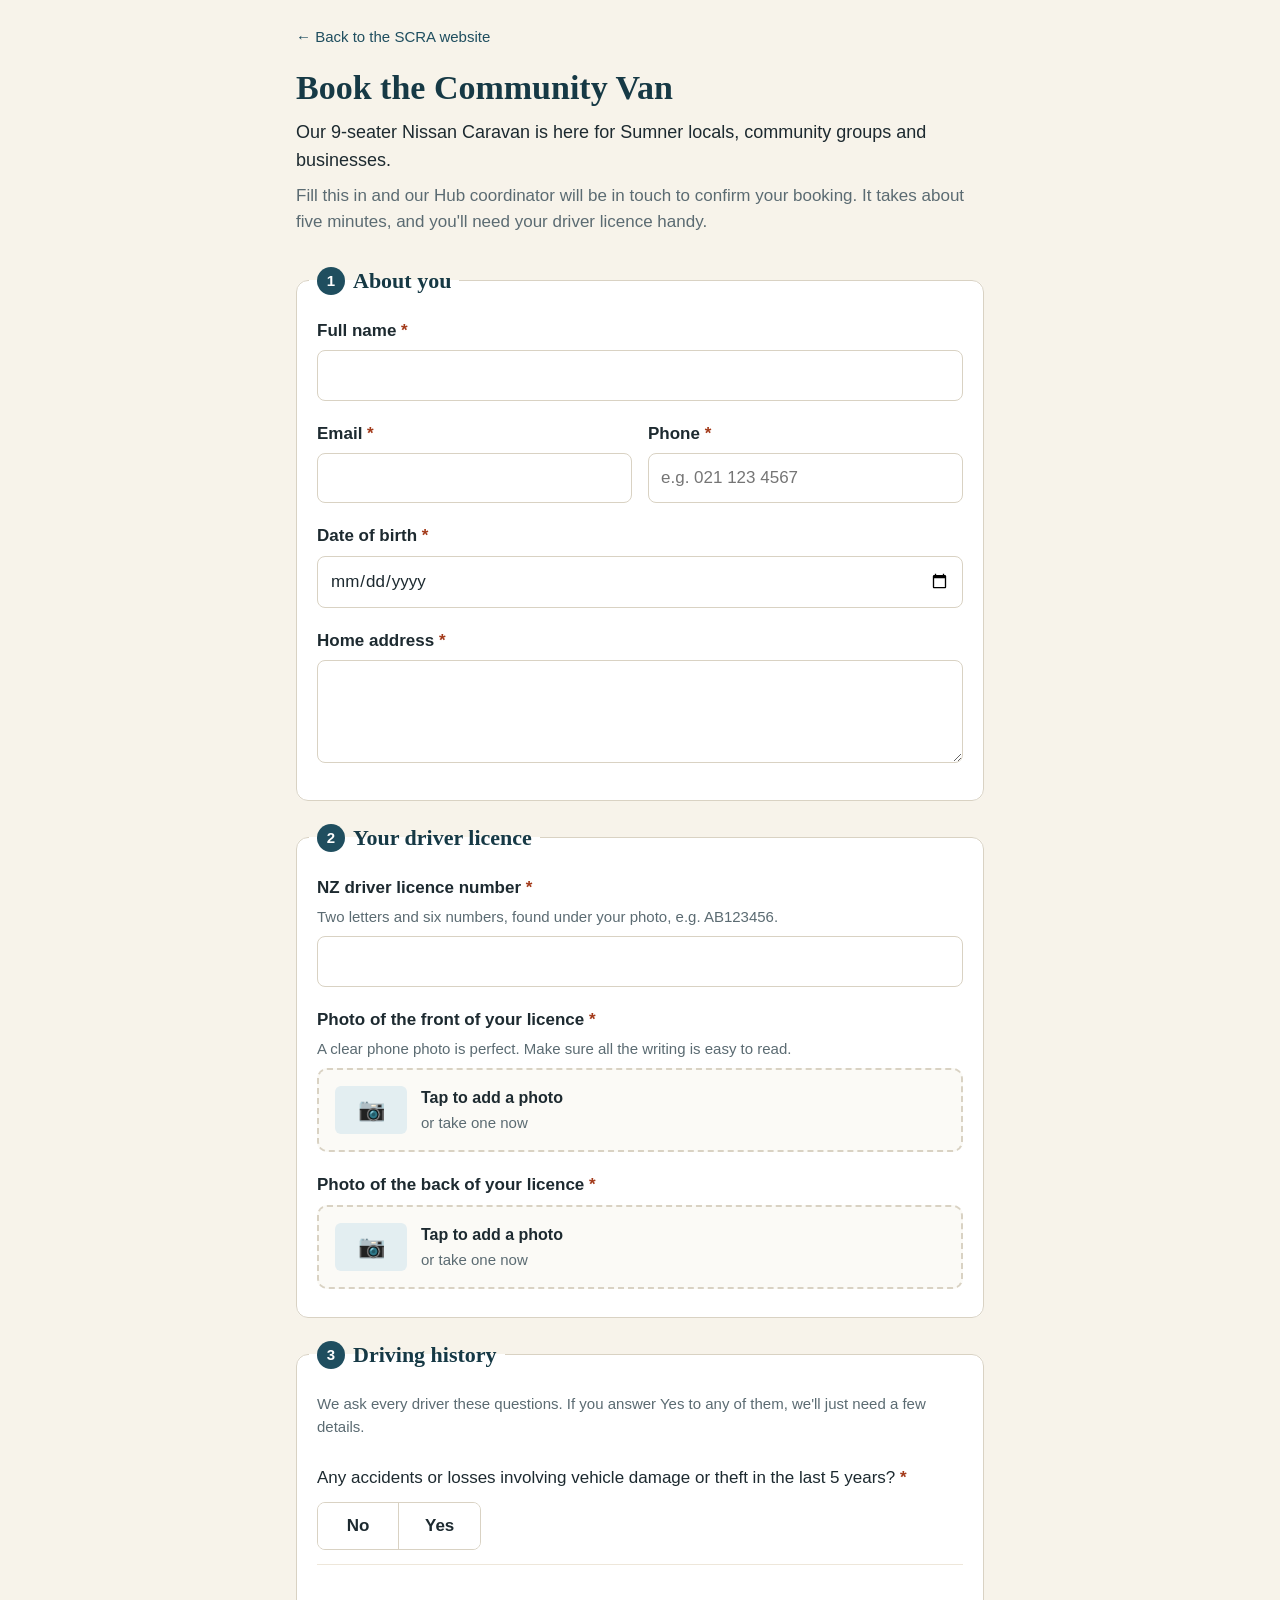
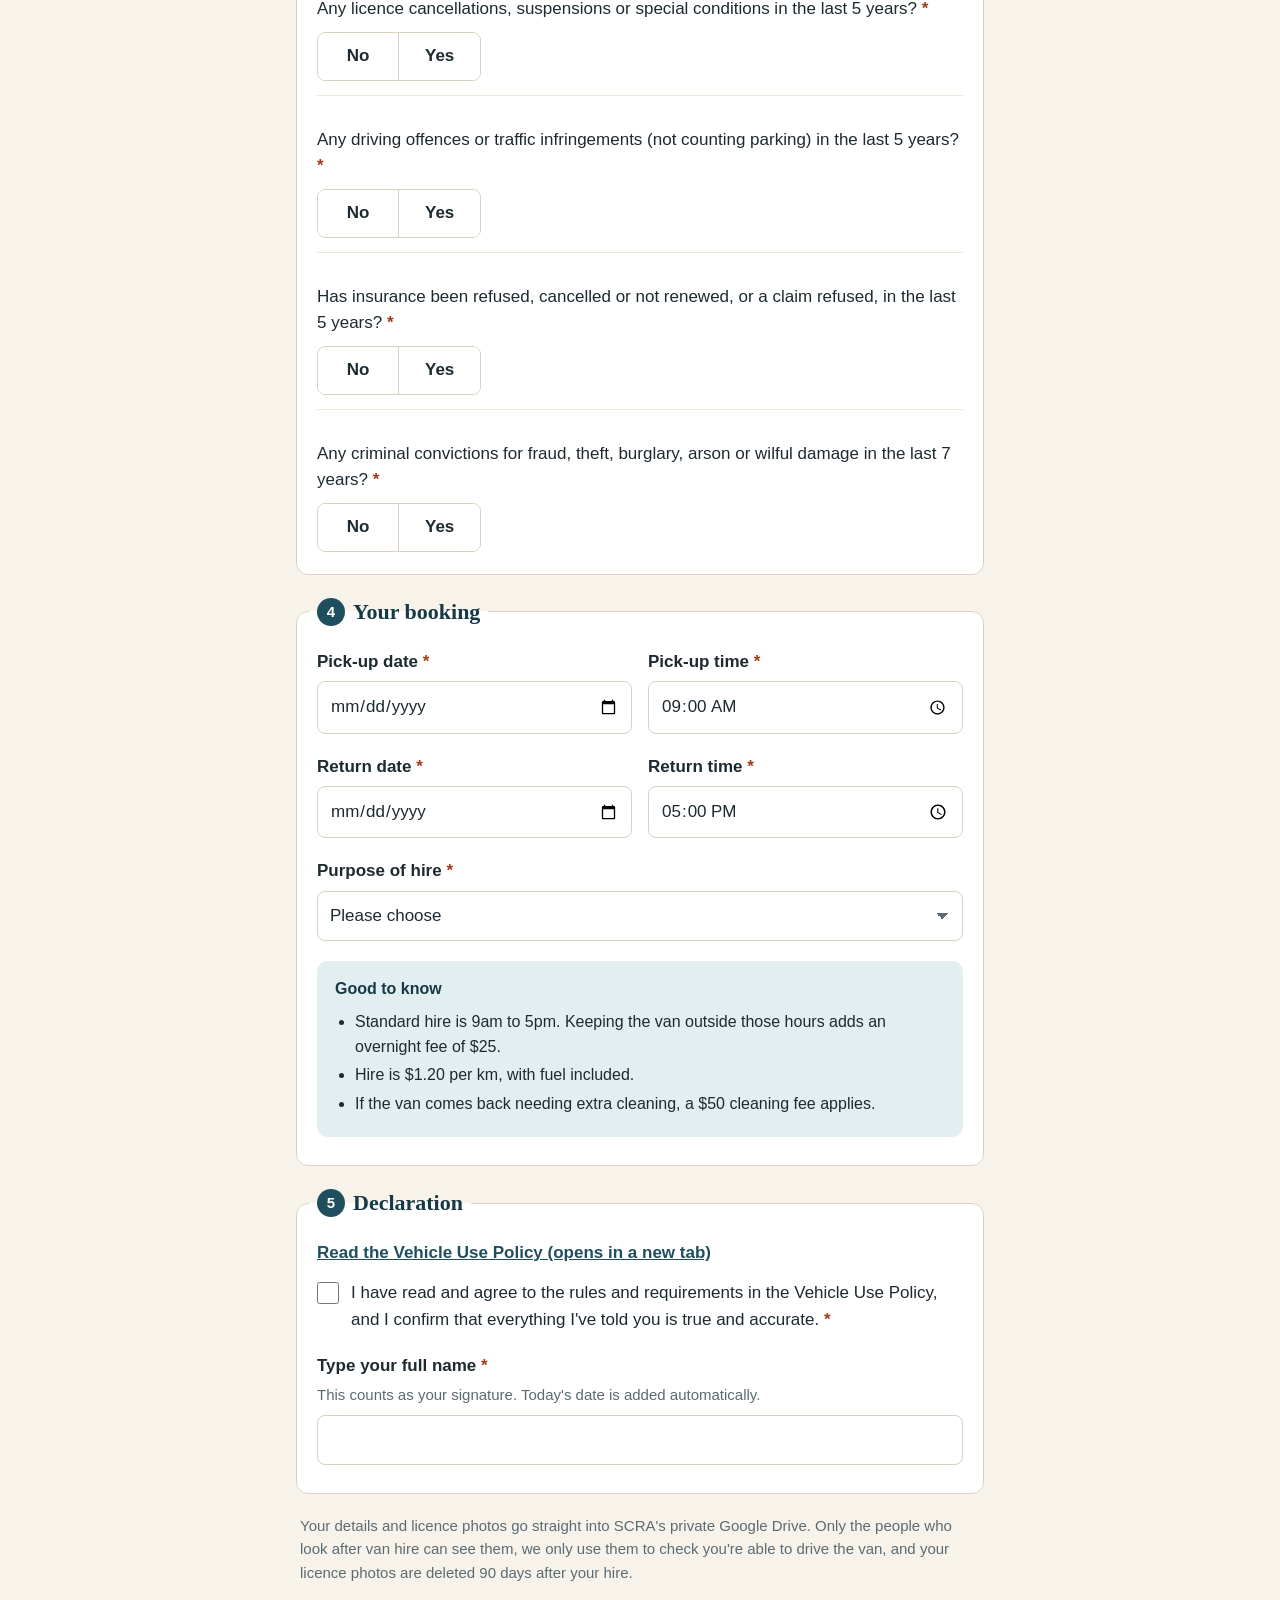
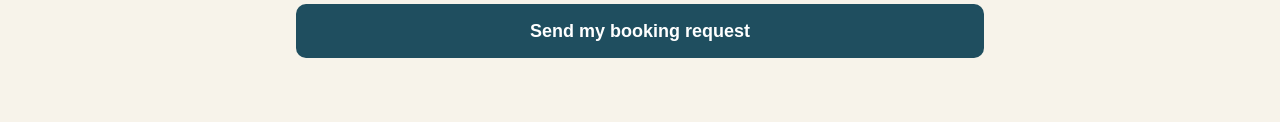
==== public/van-booking.html @ c19b0477 "Replace JotForm van booking link with on-site booking page Adds public/van-booking.html, which sends" ====
<!doctype html>
<html lang="en-NZ">
<head>
<meta charset="utf-8">
<meta name="viewport" content="width=device-width, initial-scale=1">
<title>Book the Community Van | Sumner Community Residents' Association</title>
<meta name="description" content="Request to hire the SCRA community van, a 9-seater Nissan Caravan for Sumner locals, community groups and businesses.">
<style>
  :root {
    --sea: #1f4e5f;
    --sea-dark: #163945;
    --sea-soft: #e3eef1;
    --sand: #f7f3ea;
    --card: #ffffff;
    --ink: #1d2a30;
    --muted: #5b6b72;
    --line: #d9d2c3;
    --warn: #a33a1a;
    --warn-soft: #fbe9e4;
    --good: #2f6b3a;
    --good-soft: #e3f2e5;
    --radius: 12px;
  }
  * { box-sizing: border-box; }
  html { -webkit-text-size-adjust: 100%; }
  body {
    margin: 0;
    background: var(--sand);
    color: var(--ink);
    font: 17px/1.55 -apple-system, BlinkMacSystemFont, "Segoe UI", Roboto, Helvetica, Arial, sans-serif;
  }
  .wrap { max-width: 720px; margin: 0 auto; padding: 24px 16px 64px; }
  .back { display: inline-block; color: var(--sea); text-decoration: none; font-size: 15px; margin-bottom: 20px; }
  .back:hover { text-decoration: underline; }

  header.intro { margin-bottom: 28px; }
  header.intro img { height: 64px; width: auto; display: block; margin-bottom: 16px; }
  h1 { font-family: Georgia, "Times New Roman", serif; font-weight: 600; font-size: 34px; line-height: 1.15; margin: 0 0 12px; color: var(--sea-dark); }
  .lede { font-size: 18px; color: var(--ink); margin: 0 0 8px; }
  .sub { color: var(--muted); margin: 0; }

  fieldset {
    border: 1px solid var(--line);
    background: var(--card);
    border-radius: var(--radius);
    padding: 20px 20px 8px;
    margin: 0 0 20px;
  }
  legend {
    font-family: Georgia, "Times New Roman", serif;
    font-size: 22px;
    font-weight: 600;
    color: var(--sea-dark);
    padding: 0 8px;
    margin-left: -8px;
  }
  .step { display: inline-block; width: 28px; height: 28px; line-height: 28px; text-align: center; border-radius: 50%; background: var(--sea); color: #fff; font: 600 15px/28px -apple-system, BlinkMacSystemFont, "Segoe UI", Roboto, sans-serif; margin-right: 8px; vertical-align: 2px; }

  .field { margin: 0 0 20px; }
  .row { display: grid; grid-template-columns: 1fr 1fr; gap: 16px; }
  .row .field { min-width: 0; }
  label, .q-label { display: block; font-weight: 600; margin-bottom: 6px; }
  .req { color: var(--warn); font-weight: 600; }
  .hint { color: var(--muted); font-size: 15px; margin: -2px 0 8px; }

  input[type=text], input[type=email], input[type=tel], input[type=date], input[type=time], select, textarea {
    width: 100%;
    font: inherit;
    color: inherit;
    background: #fff;
    border: 1.5px solid var(--line);
    border-radius: 8px;
    padding: 11px 12px;
    min-height: 48px;
    -webkit-appearance: none;
    appearance: none;
  }
  select {
    background-image: linear-gradient(45deg, transparent 50%, var(--muted) 50%), linear-gradient(135deg, var(--muted) 50%, transparent 50%);
    background-position: calc(100% - 20px) 21px, calc(100% - 14px) 21px;
    background-size: 6px 6px;
    background-repeat: no-repeat;
    padding-right: 40px;
  }
  textarea { min-height: 110px; resize: vertical; }
  input:focus, select:focus, textarea:focus { outline: none; border-color: var(--sea); box-shadow: 0 0 0 3px rgba(31, 78, 95, 0.18); }
  input.touched:invalid, select.touched:invalid, textarea.touched:invalid { border-color: var(--warn); }

  /* File pickers */
  .file {
    position: relative;
    border: 2px dashed var(--line);
    border-radius: 10px;
    padding: 16px;
    background: #fbfaf6;
    display: flex;
    align-items: center;
    gap: 14px;
  }
  .file.has { border-style: solid; border-color: var(--sea); background: var(--sea-soft); }
  .file input[type=file] { position: absolute; inset: 0; opacity: 0; cursor: pointer; width: 100%; height: 100%; }
  .file .thumb { width: 72px; height: 48px; border-radius: 6px; background: var(--sea-soft) center/cover no-repeat; flex: none; display: grid; place-items: center; color: var(--sea); font-size: 22px; }
  .file .ftext { font-size: 15px; color: var(--muted); min-width: 0; overflow-wrap: anywhere; }
  .file .ftext strong { display: block; color: var(--ink); font-size: 16px; }

  /* Yes / No */
  .yn { padding: 14px 0; border-top: 1px solid #eee7da; }
  .yn:first-of-type { border-top: 0; padding-top: 4px; }
  .yn .q-label { font-weight: 500; margin-bottom: 10px; }
  .seg { display: inline-flex; border: 1.5px solid var(--line); border-radius: 8px; overflow: hidden; }
  .seg label { margin: 0; font-weight: 600; position: relative; }
  .seg input { position: absolute; opacity: 0; width: 1px; height: 1px; }
  .seg span { display: block; padding: 10px 26px; cursor: pointer; background: #fff; min-width: 80px; text-align: center; }
  .seg label + label span { border-left: 1.5px solid var(--line); }
  .seg input:checked + span { background: var(--sea); color: #fff; }
  .seg input[value=Yes]:checked + span { background: var(--warn); }
  .seg input:focus-visible + span { box-shadow: inset 0 0 0 3px rgba(31, 78, 95, 0.35); }

  .info {
    background: var(--sea-soft);
    border-radius: 10px;
    padding: 16px 18px;
    margin: 4px 0 20px;
    font-size: 16px;
  }
  .info h3 { margin: 0 0 8px; font-size: 16px; color: var(--sea-dark); }
  .info ul { margin: 0; padding-left: 20px; }
  .info li { margin: 4px 0; }

  .check { display: flex; gap: 12px; align-items: flex-start; font-weight: 500; cursor: pointer; }
  .check input { width: 22px; height: 22px; margin: 2px 0 0; flex: none; accent-color: var(--sea); }
  .policy { display: inline-block; margin-bottom: 14px; color: var(--sea); font-weight: 600; }

  .privacy { color: var(--muted); font-size: 15px; margin: 0 0 20px; padding: 0 4px; }

  .error {
    background: var(--warn-soft);
    color: var(--warn);
    border-radius: 10px;
    padding: 14px 16px;
    margin: 0 0 16px;
    font-weight: 600;
  }

  button.submit {
    width: 100%;
    font: 600 18px/1 -apple-system, BlinkMacSystemFont, "Segoe UI", Roboto, sans-serif;
    color: #fff;
    background: var(--sea);
    border: 0;
    border-radius: 10px;
    padding: 18px;
    cursor: pointer;
  }
  button.submit:hover { background: var(--sea-dark); }
  button.submit[disabled] { opacity: 0.7; cursor: progress; }

  .done {
    background: var(--card);
    border: 1px solid var(--line);
    border-radius: var(--radius);
    padding: 28px 22px;
    text-align: center;
  }
  .done .tick { width: 56px; height: 56px; border-radius: 50%; background: var(--good-soft); color: var(--good); display: grid; place-items: center; font-size: 30px; margin: 0 auto 14px; }
  .done h2 { font-family: Georgia, "Times New Roman", serif; color: var(--sea-dark); margin: 0 0 10px; font-size: 28px; }
  .done .ref { display: inline-block; background: var(--sea-soft); color: var(--sea-dark); font-weight: 700; letter-spacing: 0.04em; padding: 8px 14px; border-radius: 8px; margin: 6px 0 14px; }
  .done p { margin: 0 0 10px; }

  .trap { position: absolute; left: -9999px; width: 1px; height: 1px; overflow: hidden; }
  [hidden] { display: none !important; }

  @media (max-width: 560px) {
    h1 { font-size: 28px; }
    .row { grid-template-columns: 1fr; gap: 0; }
    fieldset { padding: 16px 16px 4px; }
    .seg span { padding: 10px 20px; }
  }
</style>
</head>
<body>
<main class="wrap">
  <a class="back" href="/#van-booking-calculator">&larr; Back to the SCRA website</a>

  <header class="intro">
    
    <img src="/scra_logo.png" alt="Sumner Community Residents' Association" onerror="this.remove()">
    <h1>Book the Community Van</h1>
    <p class="lede">Our 9-seater Nissan Caravan is here for Sumner locals, community groups and businesses.</p>
    <p class="sub">Fill this in and our Hub coordinator will be in touch to confirm your booking. It takes about five minutes, and you'll need your driver licence handy.</p>
  </header>

  <form id="vanForm" novalidate>
    <!-- Spam trap: hidden from people, bots fill it in. -->
    <div class="trap" aria-hidden="true">
      <label for="website">Leave this empty</label>
      <input type="text" id="website" name="website" tabindex="-1" autocomplete="off">
    </div>

    <fieldset>
      <legend><span class="step">1</span>About you</legend>
      <div class="field">
        <label for="fullName">Full name <span class="req">*</span></label>
        <input type="text" id="fullName" name="fullName" autocomplete="name" required>
      </div>
      <div class="row">
        <div class="field">
          <label for="email">Email <span class="req">*</span></label>
          <input type="email" id="email" name="email" autocomplete="email" required>
        </div>
        <div class="field">
          <label for="phone">Phone <span class="req">*</span></label>
          <input type="tel" id="phone" name="phone" autocomplete="tel" inputmode="tel" placeholder="e.g. 021 123 4567" pattern="[0-9\s\+\(\)\-]{7,20}" required>
        </div>
      </div>
      <div class="field">
        <label for="dob">Date of birth <span class="req">*</span></label>
        <input type="date" id="dob" name="dob" autocomplete="bday" required>
      </div>
      <div class="field">
        <label for="address">Home address <span class="req">*</span></label>
        <textarea id="address" name="address" autocomplete="street-address" rows="3" style="min-height:84px" required></textarea>
      </div>
    </fieldset>

    <fieldset>
      <legend><span class="step">2</span>Your driver licence</legend>
      <div class="field">
        <label for="licenceNumber">NZ driver licence number <span class="req">*</span></label>
        <p class="hint">Two letters and six numbers, found under your photo, e.g. AB123456.</p>
        <input type="text" id="licenceNumber" name="licenceNumber" autocapitalize="characters" autocomplete="off" required>
      </div>
      <div class="field">
        <label for="licenceFront">Photo of the front of your licence <span class="req">*</span></label>
        <p class="hint">A clear phone photo is perfect. Make sure all the writing is easy to read.</p>
        <div class="file" data-for="licenceFront">
          <div class="thumb" aria-hidden="true">&#128247;</div>
          <div class="ftext"><strong>Tap to add a photo</strong>or take one now</div>
          <input type="file" id="licenceFront" name="licenceFront" accept="image/*,application/pdf" required>
        </div>
      </div>
      <div class="field">
        <label for="licenceBack">Photo of the back of your licence <span class="req">*</span></label>
        <div class="file" data-for="licenceBack">
          <div class="thumb" aria-hidden="true">&#128247;</div>
          <div class="ftext"><strong>Tap to add a photo</strong>or take one now</div>
          <input type="file" id="licenceBack" name="licenceBack" accept="image/*,application/pdf" required>
        </div>
      </div>
    </fieldset>

    <fieldset>
      <legend><span class="step">3</span>Driving history</legend>
      <p class="hint" style="margin:0 0 6px">We ask every driver these questions. If you answer Yes to any of them, we'll just need a few details.</p>

      <div class="yn">
        <p class="q-label">Any accidents or losses involving vehicle damage or theft in the last 5 years? <span class="req">*</span></p>
        <div class="seg">
          <label><input type="radio" name="qAccidents" value="No" required><span>No</span></label>
          <label><input type="radio" name="qAccidents" value="Yes"><span>Yes</span></label>
        </div>
      </div>
      <div class="yn">
        <p class="q-label">Any licence cancellations, suspensions or special conditions in the last 5 years? <span class="req">*</span></p>
        <div class="seg">
          <label><input type="radio" name="qLicence" value="No" required><span>No</span></label>
          <label><input type="radio" name="qLicence" value="Yes"><span>Yes</span></label>
        </div>
      </div>
      <div class="yn">
        <p class="q-label">Any driving offences or traffic infringements (not counting parking) in the last 5 years? <span class="req">*</span></p>
        <div class="seg">
          <label><input type="radio" name="qOffences" value="No" required><span>No</span></label>
          <label><input type="radio" name="qOffences" value="Yes"><span>Yes</span></label>
        </div>
      </div>
      <div class="yn">
        <p class="q-label">Has insurance been refused, cancelled or not renewed, or a claim refused, in the last 5 years? <span class="req">*</span></p>
        <div class="seg">
          <label><input type="radio" name="qInsurance" value="No" required><span>No</span></label>
          <label><input type="radio" name="qInsurance" value="Yes"><span>Yes</span></label>
        </div>
      </div>
      <div class="yn">
        <p class="q-label">Any criminal convictions for fraud, theft, burglary, arson or wilful damage in the last 7 years? <span class="req">*</span></p>
        <div class="seg">
          <label><input type="radio" name="qConvictions" value="No" required><span>No</span></label>
          <label><input type="radio" name="qConvictions" value="Yes"><span>Yes</span></label>
        </div>
      </div>

      <div class="field" id="disclosureBox" hidden>
        <label for="disclosure">Please tell us more about anything you answered Yes to <span class="req">*</span></label>
        <p class="hint">What happened, and roughly when.</p>
        <textarea id="disclosure" name="disclosure"></textarea>
      </div>
    </fieldset>

    <fieldset>
      <legend><span class="step">4</span>Your booking</legend>
      <div class="row">
        <div class="field">
          <label for="pickupDate">Pick-up date <span class="req">*</span></label>
          <input type="date" id="pickupDate" name="pickupDate" required>
        </div>
        <div class="field">
          <label for="pickupTime">Pick-up time <span class="req">*</span></label>
          <input type="time" id="pickupTime" name="pickupTime" value="09:00" step="900" required>
        </div>
      </div>
      <div class="row">
        <div class="field">
          <label for="returnDate">Return date <span class="req">*</span></label>
          <input type="date" id="returnDate" name="returnDate" required>
        </div>
        <div class="field">
          <label for="returnTime">Return time <span class="req">*</span></label>
          <input type="time" id="returnTime" name="returnTime" value="17:00" step="900" required>
        </div>
      </div>
      <div class="field">
        <label for="purpose">Purpose of hire <span class="req">*</span></label>
        <select id="purpose" name="purpose" required>
          <option value="">Please choose</option>
          <option>Private Hire</option>
          <option>Community Group Hire</option>
          <option>Business Hire</option>
        </select>
      </div>
      <div class="field" id="orgBox" hidden>
        <label for="organisation">Name of your group or business <span class="req">*</span></label>
        <input type="text" id="organisation" name="organisation" autocomplete="organization">
      </div>

      <div class="info">
        <h3>Good to know</h3>
        <ul>
          <li>Standard hire is 9am to 5pm. Keeping the van outside those hours adds an overnight fee of $25.</li>
          <li>Hire is $1.20 per km, with fuel included.</li>
          <li>If the van comes back needing extra cleaning, a $50 cleaning fee applies.</li>
        </ul>
      </div>
    </fieldset>

    <fieldset>
      <legend><span class="step">5</span>Declaration</legend>
      <a class="policy" href="https://docs.google.com/document/d/18XCrqMQBWjVeG40ieoSxem_kqBMQhB7O/edit?usp=sharing" target="_blank" rel="noopener">Read the Vehicle Use Policy (opens in a new tab)</a>
      <div class="field">
        <label class="check">
          <input type="checkbox" id="agreed" name="agreed" value="yes" required>
          <span>I have read and agree to the rules and requirements in the Vehicle Use Policy, and I confirm that everything I've told you is true and accurate. <span class="req">*</span></span>
        </label>
      </div>
      <div class="field">
        <label for="typedName">Type your full name <span class="req">*</span></label>
        <p class="hint">This counts as your signature. Today's date is added automatically.</p>
        <input type="text" id="typedName" name="typedName" autocomplete="name" required>
      </div>
    </fieldset>

    <p class="privacy">Your details and licence photos go straight into SCRA's private Google Drive. Only the people who look after van hire can see them, we only use them to check you're able to drive the van, and your licence photos are deleted 90 days after your hire.</p>

    <div class="error" id="formError" role="alert" hidden></div>
    <button type="submit" class="submit" id="submitBtn">Send my booking request</button>
  </form>

  <section class="done" id="doneBox" hidden aria-live="polite">
    <div class="tick" aria-hidden="true">&#10003;</div>
    <h2 id="doneTitle">Thanks, your request is in!</h2>
    <div class="ref" id="doneRef"></div>
    <p>Our Hub coordinator will be in touch to check the details and confirm your booking.</p>
    <p>Your booking isn't confirmed until you hear from us. We've emailed you a copy of your request.</p>
  </section>
</main>

<script>
(function () {
  // Paste the Google helper's web app address between the quotes.
  var SCRIPT_URL = 'PASTE-YOUR-WEB-APP-URL-HERE';

  var MAX_SIDE = 1600;          // photos are shrunk to this many pixels on the longest side
  var QUALITY = 0.75;           // photo quality after shrinking (0 to 1)
  var MAX_RAW = 8 * 1024 * 1024; // largest file we'll send without shrinking (PDFs etc)

  var form = document.getElementById('vanForm');
  var errorBox = document.getElementById('formError');
  var btn = document.getElementById('submitBtn');
  var $ = function (id) { return document.getElementById(id); };

  function ymd(d) {
    var m = d.getMonth() + 1, day = d.getDate();
    return d.getFullYear() + '-' + (m < 10 ? '0' : '') + m + '-' + (day < 10 ? '0' : '') + day;
  }
  var today = ymd(new Date());
  $('pickupDate').min = today;
  $('returnDate').min = today;
  $('dob').max = today;

  $('pickupDate').addEventListener('change', function () {
    var p = this.value;
    $('returnDate').min = p || today;
    if (p && (!$('returnDate').value || $('returnDate').value < p)) $('returnDate').value = p;
  });

  // Show the details box when any history answer is Yes.
  function updateDisclosure() {
    var anyYes = !!form.querySelector('.yn input[value="Yes"]:checked');
    $('disclosureBox').hidden = !anyYes;
    $('disclosure').required = anyYes;
  }
  form.querySelectorAll('.yn input').forEach(function (i) { i.addEventListener('change', updateDisclosure); });

  // Ask for the group or business name when it's that kind of hire.
  $('purpose').addEventListener('change', function () {
    var needsOrg = this.value === 'Community Group Hire' || this.value === 'Business Hire';
    $('orgBox').hidden = !needsOrg;
    $('organisation').required = needsOrg;
  });

  // Copy the full name into the signature box if it's still empty.
  $('fullName').addEventListener('blur', function () {
    if (!$('typedName').value) $('typedName').placeholder = this.value;
  });

  // Photo previews.
  form.querySelectorAll('.file input[type=file]').forEach(function (input) {
    input.addEventListener('change', function () {
      var box = input.closest('.file');
      var thumb = box.querySelector('.thumb');
      var text = box.querySelector('.ftext');
      var f = input.files[0];
      if (!f) {
        box.classList.remove('has');
        thumb.style.backgroundImage = '';
        thumb.innerHTML = '&#128247;';
        text.innerHTML = '<strong>Tap to add a photo</strong>or take one now';
        return;
      }
      box.classList.add('has');
      if (f.type.indexOf('image/') === 0) {
        thumb.style.backgroundImage = 'url("' + URL.createObjectURL(f) + '")';
        thumb.innerHTML = '';
      } else {
        thumb.style.backgroundImage = '';
        thumb.innerHTML = '&#128196;';
      }
      text.innerHTML = '<strong>Added</strong>' + escapeHtml(f.name) + ' &middot; tap to change';
    });
  });

  // Mark fields once someone has touched them, so errors only show after that.
  form.addEventListener('blur', function (e) { if (e.target.matches('input, select, textarea')) e.target.classList.add('touched'); }, true);

  function escapeHtml(s) {
    return String(s).replace(/[&<>"']/g, function (c) { return { '&': '&amp;', '<': '&lt;', '>': '&gt;', '"': '&quot;', "'": '&#39;' }[c]; });
  }

  function readRaw(file) {
    return new Promise(function (resolve, reject) {
      if (file.size > MAX_RAW) return reject(new Error('One of your licence files is too big. Please use a photo or PDF under 8 MB.'));
      var r = new FileReader();
      r.onload = function () { resolve({ name: file.name, type: file.type || 'application/octet-stream', data: String(r.result).split(',')[1] }); };
      r.onerror = function () { reject(new Error('We could not read one of your licence files. Please try a different photo.')); };
      r.readAsDataURL(file);
    });
  }

  // Shrinks a photo so it uploads quickly and doesn't fill up Drive.
  function prepareFile(file) {
    return new Promise(function (resolve, reject) {
      if (!file) return reject(new Error('Please add photos of the front and back of your licence.'));
      if (file.type.indexOf('image/') !== 0) return readRaw(file).then(resolve, reject);
      var url = URL.createObjectURL(file);
      var img = new Image();
      img.onload = function () {
        var scale = Math.min(1, MAX_SIDE / Math.max(img.naturalWidth, img.naturalHeight));
        var w = Math.round(img.naturalWidth * scale), h = Math.round(img.naturalHeight * scale);
        var c = document.createElement('canvas');
        c.width = w; c.height = h;
        var ctx = c.getContext('2d');
        ctx.fillStyle = '#fff';
        ctx.fillRect(0, 0, w, h);
        ctx.drawImage(img, 0, 0, w, h);
        URL.revokeObjectURL(url);
        var base = file.name.replace(/\.[^.]+$/, '') || 'licence';
        resolve({ name: base + '.jpg', type: 'image/jpeg', data: c.toDataURL('image/jpeg', QUALITY).split(',')[1] });
      };
      img.onerror = function () { URL.revokeObjectURL(url); readRaw(file).then(resolve, reject); };
      img.src = url;
    });
  }

  function showError(msg, focusEl) {
    errorBox.textContent = msg;
    errorBox.hidden = false;
    if (focusEl) {
      focusEl.scrollIntoView({ behavior: 'smooth', block: 'center' });
      setTimeout(function () { try { focusEl.focus({ preventScroll: true }); } catch (e) {} }, 300);
    } else {
      errorBox.scrollIntoView({ behavior: 'smooth', block: 'center' });
    }
  }

  function setBusy(busy) {
    btn.disabled = busy;
    btn.textContent = busy ? 'Sending your request...' : 'Send my booking request';
  }

  form.addEventListener('submit', function (e) {
    e.preventDefault();
    errorBox.hidden = true;
    form.querySelectorAll('input, select, textarea').forEach(function (el) { el.classList.add('touched'); });

    var firstBad = form.querySelector(':invalid:not(fieldset)');
    if (firstBad) {
      var name = firstBad.closest('.field, .yn');
      var label = name ? (name.querySelector('label, .q-label') || {}).textContent : '';
      label = (label || '').replace('*', '').trim();
      return showError(label ? 'Please check: ' + label : 'Please fill in all the required fields.', firstBad);
    }

    var pick = $('pickupDate').value + 'T' + $('pickupTime').value;
    var ret = $('returnDate').value + 'T' + $('returnTime').value;
    if (ret <= pick) return showError('Please check your return date and time. They need to be after pick-up.', $('returnDate'));

    if (SCRIPT_URL.indexOf('https://') !== 0) return showError('This form isn\'t connected yet. Please contact the Sumner Hub to book the van.');

    var payload = {};
    new FormData(form).forEach(function (v, k) { if (typeof v === 'string') payload[k] = v.trim(); });
    payload.agreed = $('agreed').checked;
    if ($('orgBox').hidden) payload.organisation = '';
    if ($('disclosureBox').hidden) payload.disclosure = '';

    setBusy(true);
    Promise.all([prepareFile($('licenceFront').files[0]), prepareFile($('licenceBack').files[0])])
      .then(function (files) {
        payload.licenceFront = files[0];
        payload.licenceBack = files[1];
        return fetch(SCRIPT_URL, { method: 'POST', body: JSON.stringify(payload) });
      })
      .then(function (res) { return res.json(); })
      .then(function (out) {
        if (!out || !out.ok) throw new Error((out && out.error) || 'Something went wrong. Please try again.');
        var first = (payload.fullName || '').split(/\s+/)[0];
        $('doneTitle').textContent = first ? 'Thanks ' + first + ', your request is in!' : 'Thanks, your request is in!';
        $('doneRef').textContent = 'Your reference: ' + out.ref;
        form.hidden = true;
        $('doneBox').hidden = false;
        window.scrollTo({ top: 0, behavior: 'smooth' });
      })
      .catch(function (err) {
        var msg = err && err.message ? err.message : '';
        if (!msg || /fetch|network|load failed|json|unexpected/i.test(msg)) {
          msg = 'We couldn\'t send your request. Please check your internet connection and try again. If it keeps happening, contact the Sumner Hub.';
        }
        showError(msg);
      })
      .then(function () { setBusy(false); });
  });
})();
</script>
</body>
</html>
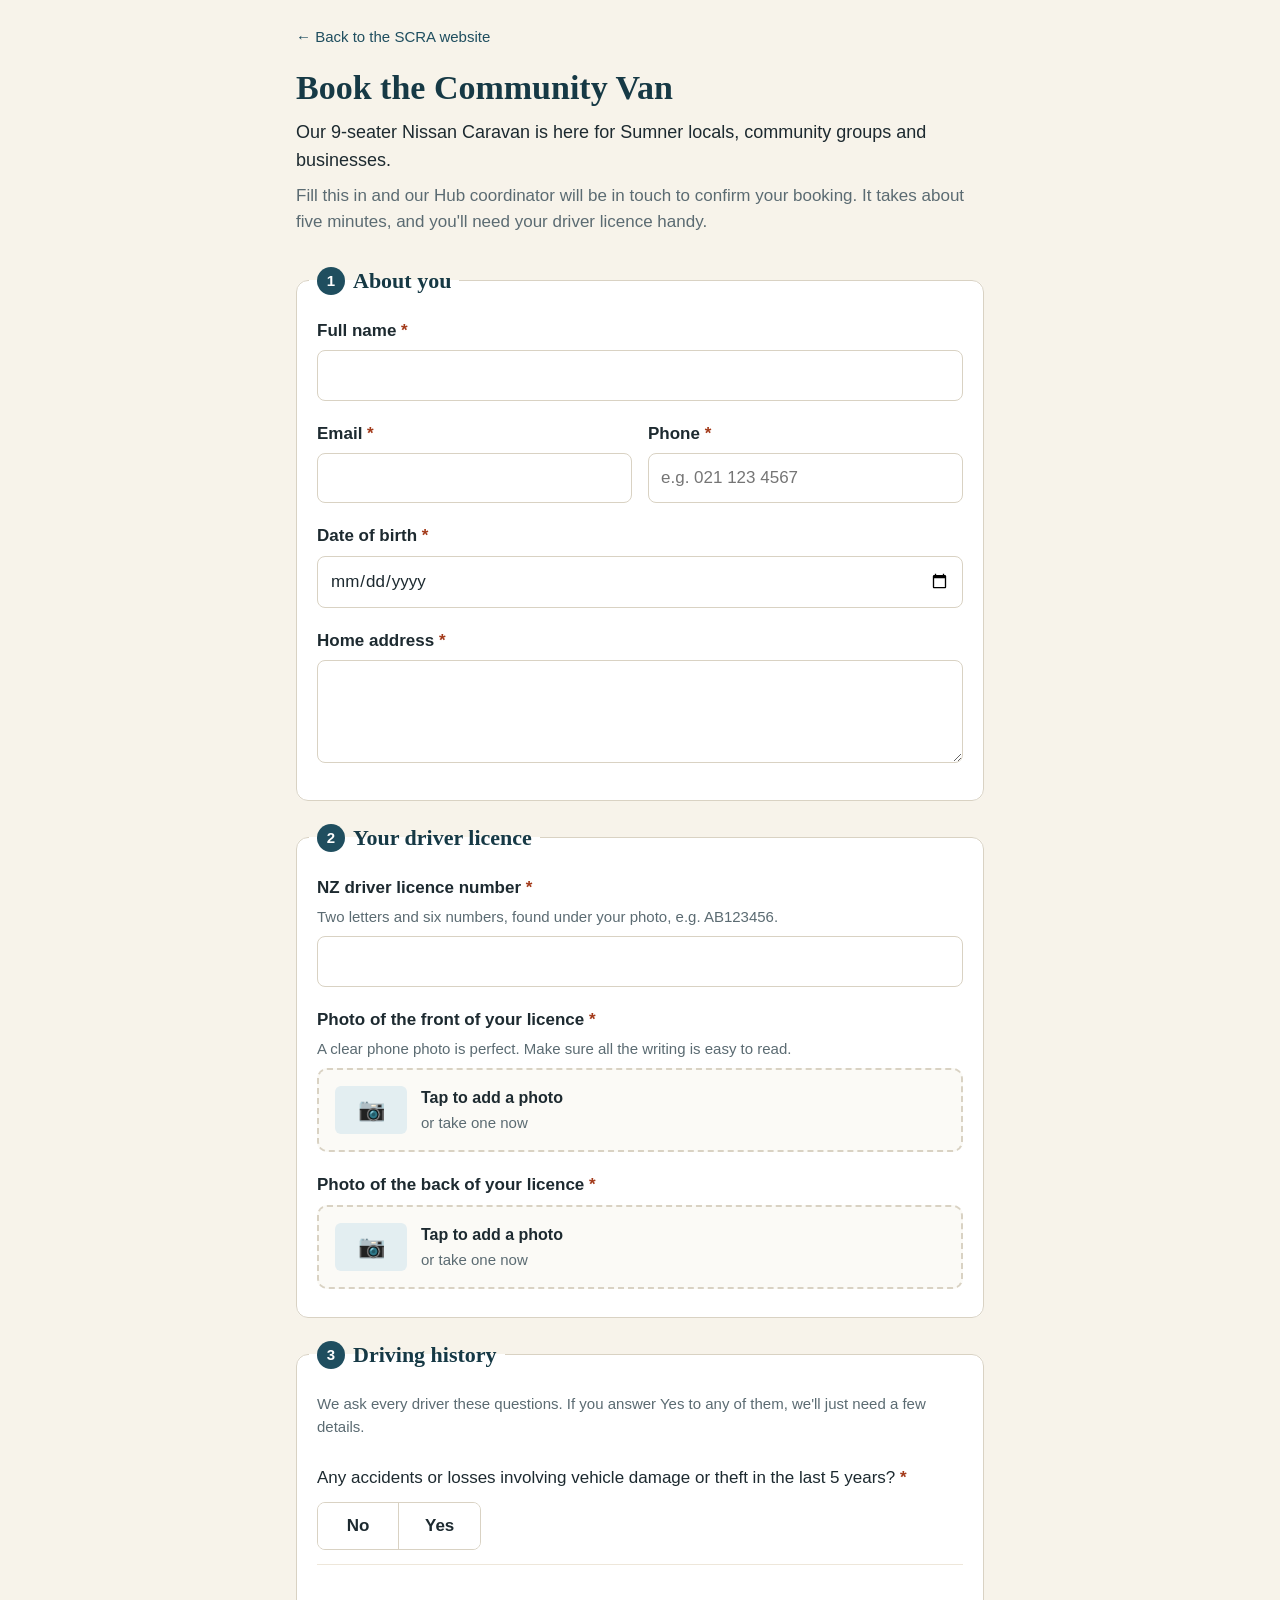
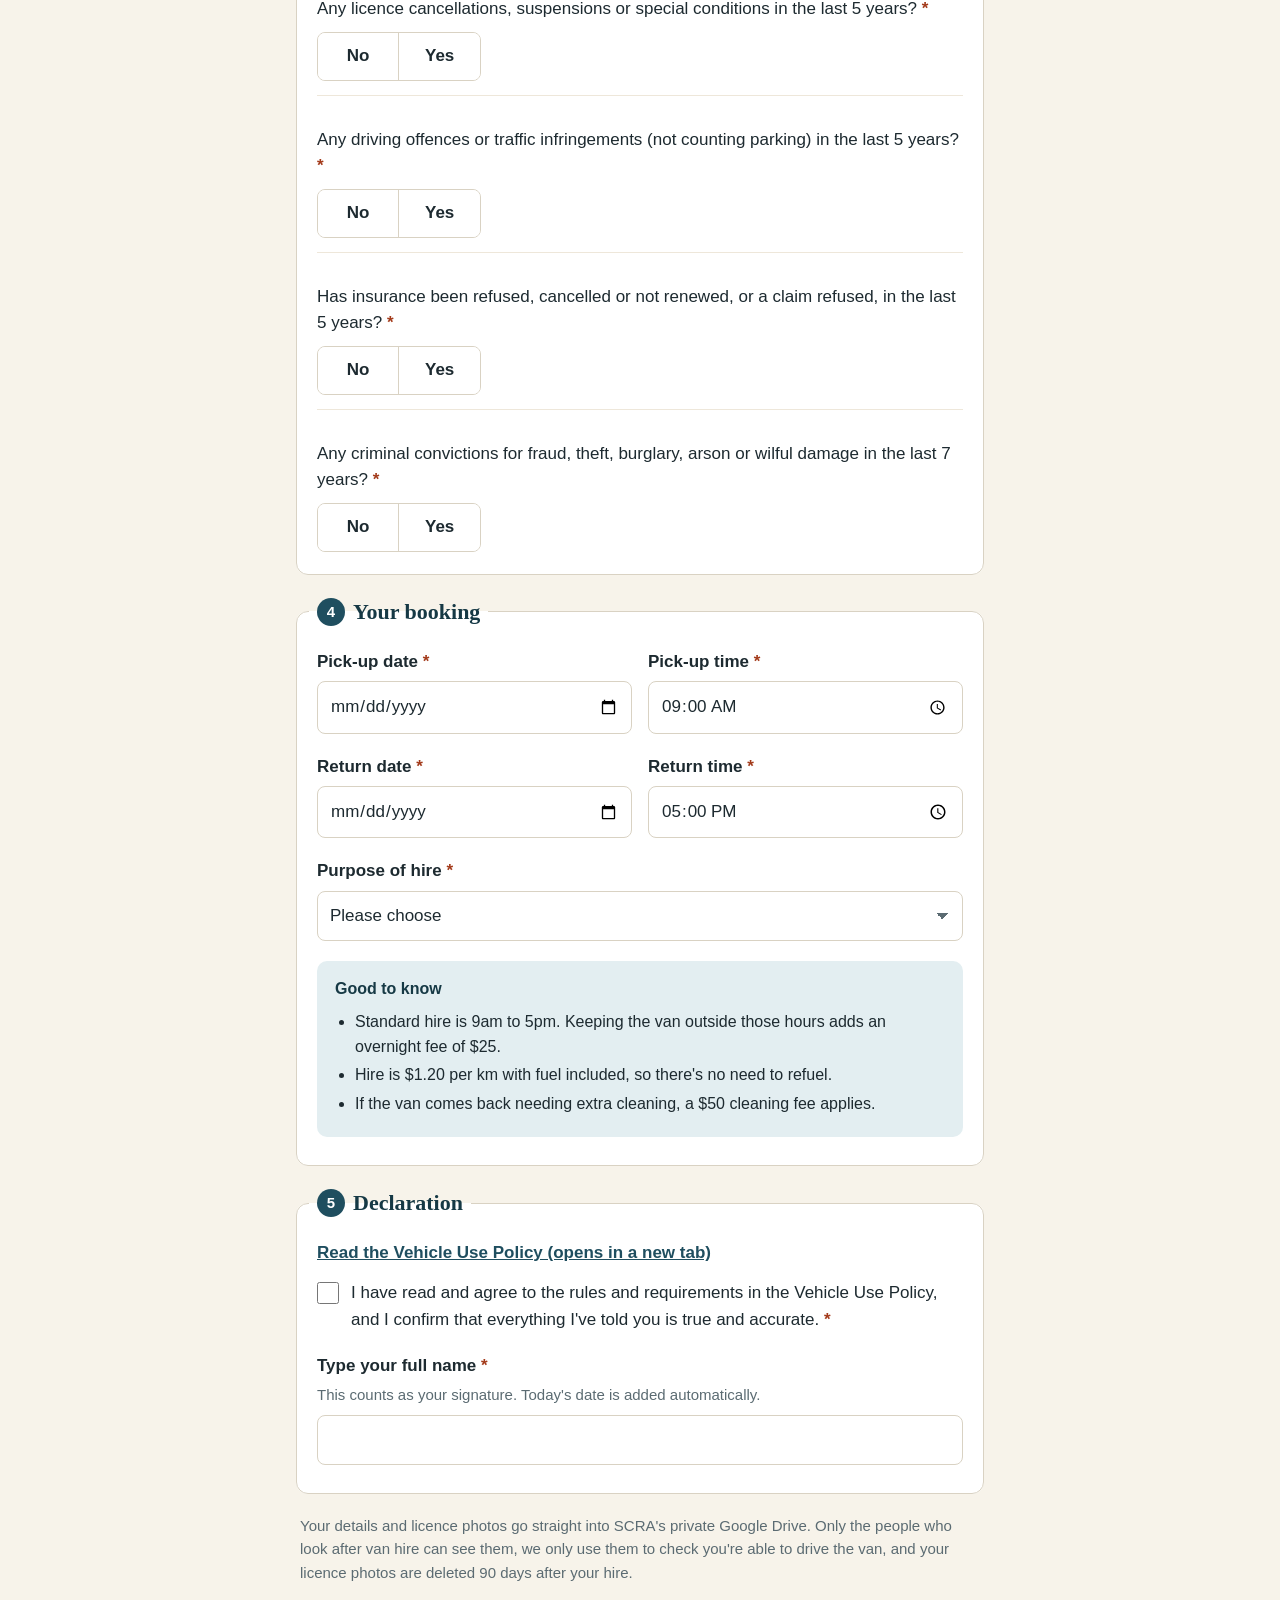
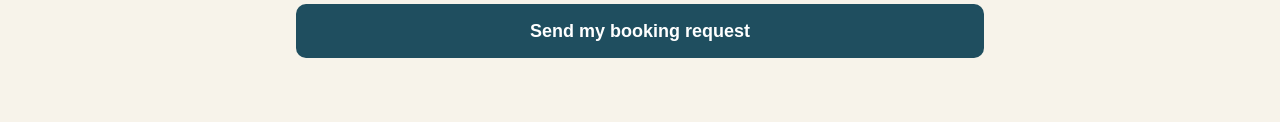
==== commit a5c6c2fd: "Van hire: 9-seater, fuel included at $1.20/km, no em dash Co-Authored-By: Claude Opus 5.5 <noreply@a" ====
--- a/public/van-booking.html
+++ b/public/van-booking.html
@@ -336,7 +336,7 @@
         <h3>Good to know</h3>
         <ul>
           <li>Standard hire is 9am to 5pm. Keeping the van outside those hours adds an overnight fee of $25.</li>
-          <li>Hire is $1.20 per km, with fuel included.</li>
+          <li>Hire is $1.20 per km with fuel included, so there's no need to refuel.</li>
           <li>If the van comes back needing extra cleaning, a $50 cleaning fee applies.</li>
         </ul>
       </div>
